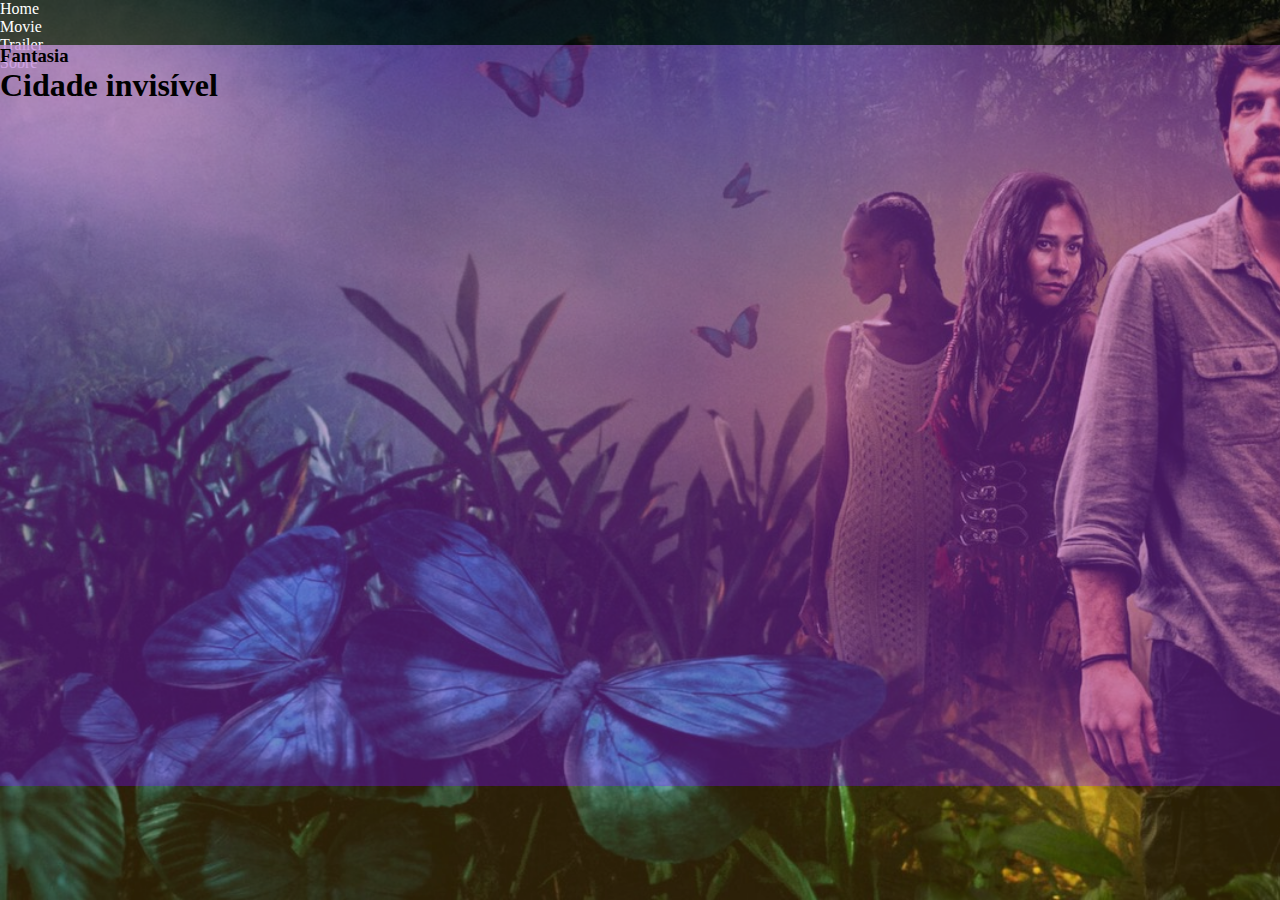
==== index.html @ 49abde0c "configuração do background" ====
<!DOCTYPE html>
<html lang="pt-br">
<head>
    <meta charset="UTF-8">
    <meta http-equiv="X-UA-Compatible" content="IE=edge">
    <meta name="viewport" content="width=device-width, initial-scale=1.0">
    <link rel="stylesheet" href="style.css">
    <title>Cidade invisível </title>
</head>
<body>
    <header><ul>
        <li>Home</li>
        <li>Movie</li>
        <li>Trailer</li>
        <li>Sobre</li>
    </ul></header>
    <main>
        <h3>Fantasia</h3>
        <h1>Cidade invisível</h1>
    </main>
    <footer></footer>
</body>
</html>
---- style.css ----
*{
    margin:0;
    padding: 0;
    box-sizing: border-box;
}
body{
    width: 100vw;
    height: 100vh;
    background-image: url(img/cidade\ invisivel.png);
    background-size: cover;
    background-position: ;
    display: flex;
    flex-direction: column;
}
header{
    height: 45px;
    background-color: #000000AA;
    color: white;
}
main{
    flex-grow: 6;
    background-color: rgba(153, 50, 204, 0.452);
}
footer{
    flex-grow: 1;
    background-color: rgba(184, 135, 11, 0.226);
}
*{
    margin:0;
    padding: 0;
    box-sizing: border-box;
}
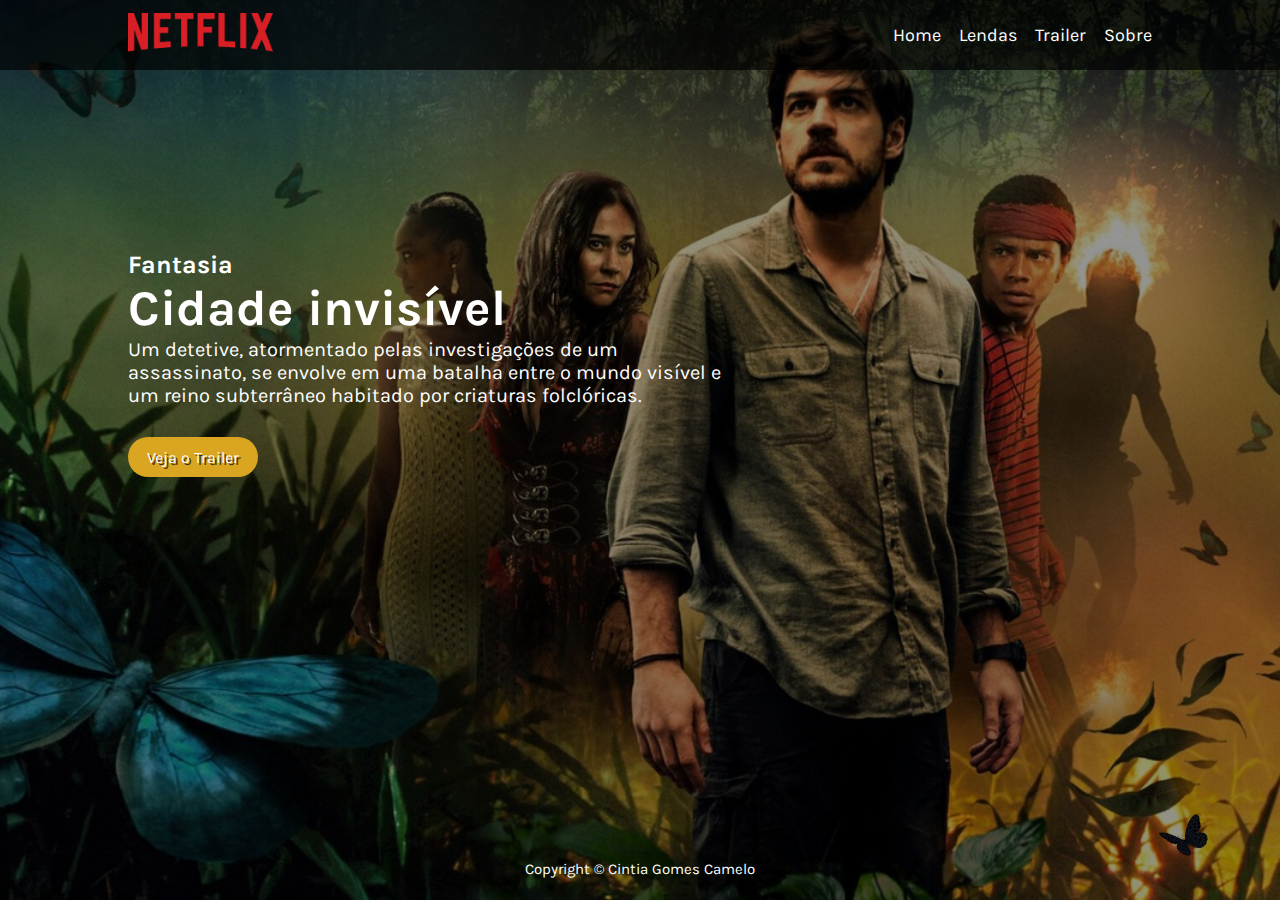
==== commit 57f19858: "finalizado" ====
--- a/index.html
+++ b/index.html
@@ -4,20 +4,34 @@
     <meta charset="UTF-8">
     <meta http-equiv="X-UA-Compatible" content="IE=edge">
     <meta name="viewport" content="width=device-width, initial-scale=1.0">
+    <link rel="preconnect" href="https://fonts.gstatic.com">
+    <link href="https://fonts.googleapis.com/css2?family=Karla:wght@200&display=swap" rel="stylesheet">
     <link rel="stylesheet" href="style.css">
     <title>Cidade invisível </title>
 </head>
 <body>
-    <header><ul>
-        <li>Home</li>
-        <li>Movie</li>
-        <li>Trailer</li>
-        <li>Sobre</li>
-    </ul></header>
+    <header>
+        <a href="#">
+            <img src="img/Netflix.png" alt="netflix Logo">
+        </a>
+        <nav class="links">
+            <ul>
+                <li><a href="#">Home</a></li>
+                <li><a href="#">Lendas</a></li>
+                <li><a href="#">Trailer</a></li>
+                <li><a href="#">Sobre</a></li>
+            </ul>
+        </nav>    
+    </header>
     <main>
         <h3>Fantasia</h3>
         <h1>Cidade invisível</h1>
+        <p>Um detetive, atormentado pelas investigações de um assassinato, se envolve em uma batalha entre o mundo visível e um reino subterrâneo habitado por criaturas folclóricas.</p>
+        <a href="#">Veja o Trailer</a>
     </main>
-    <footer></footer>
+    <footer>
+        <p>Copyright &copy; Cintia Gomes Camelo </p>
+    </footer>
+    <img src="img/BORBOLETA.gif" alt="borboleta" class="butter">
 </body>
 </html>--- a/style.css
+++ b/style.css
@@ -7,26 +7,102 @@
     width: 100vw;
     height: 100vh;
     background-image: url(img/cidade\ invisivel.png);
+    background-color: #0000006b;
+    background-blend-mode: darken;
     background-size: cover;
-    background-position: ;
+    background-position: right top;
     display: flex;
     flex-direction: column;
+    font-family: 'Karla', sans-serif;
 }
 header{
-    height: 45px;
     background-color: #000000AA;
+    height: 70px;
+    display: flex;
+    justify-content: space-between;
+    align-items: center;
+    padding: 0px 10vw;
+}
+img{
+    width: 145px;
+}
+.links ul{
+    display:flex;
+    gap: 18px;
     color: white;
+    list-style-type: none;
+}
+.links a{
+    color: white;
+    text-decoration: none;
+    font-size: 18px;
+    transition: all 1s;
+    user-select: none;
+}
+.links a:hover{
+    color: red;
+}
+a {
+    color: white;
+    text-decoration: none;
+    font-size: 18px;
 }
 main{
     flex-grow: 6;
-    background-color: rgba(153, 50, 204, 0.452);
+    /*background-color: rgba(153, 50, 204, 0.452);*/
+    padding: 20vh 10vw;
+    color: white;
+    font-size: 17px;
+}
+main h3{
+    font-size: 25px;
+}
+main h1{
+    font-size: 50px;
+}
+main p{
+    font-size: 20px;
+    max-width: 600px;
+}
+main a{
+    display: flex;
+    justify-content: center;
+    align-items: center;
+    text-decoration: none;
+    font-size: 16px;
+    width: 130px;
+    height: 40px;
+    background-color: goldenrod;
+    margin-top: 30px;
+    border-radius: 20px;
+    text-shadow: 2px 2px 0px rgba(0, 0, 0, 0.719);
+    transition: all 1s;
+}
+main a:hover{
+    border: solid 1px goldenrod;
+    background-color: rgba(0, 0, 0, 0.76);
 }
 footer{
-    flex-grow: 1;
-    background-color: rgba(184, 135, 11, 0.226);
+    text-align: center;
+    height: 40px;
+    color: white;
+    font-size: 15px;
+    /*background-color: rgba(184, 135, 11, 0.226);*/
 }
-*{
-    margin:0;
-    padding: 0;
-    box-sizing: border-box;
+.butter{
+    position: absolute;
+    width: 60px;
+    top: 90vh;
+    left: 90vw;
+    filter: brightness(10%);
+    animation: voar 40s linear infinite;
 }
+@keyframes voar{
+    0%{
+        transform: translate(0 , 0);
+    }
+    100%{
+        transform: translate(-90vw , -90vh);
+    }
+}
+
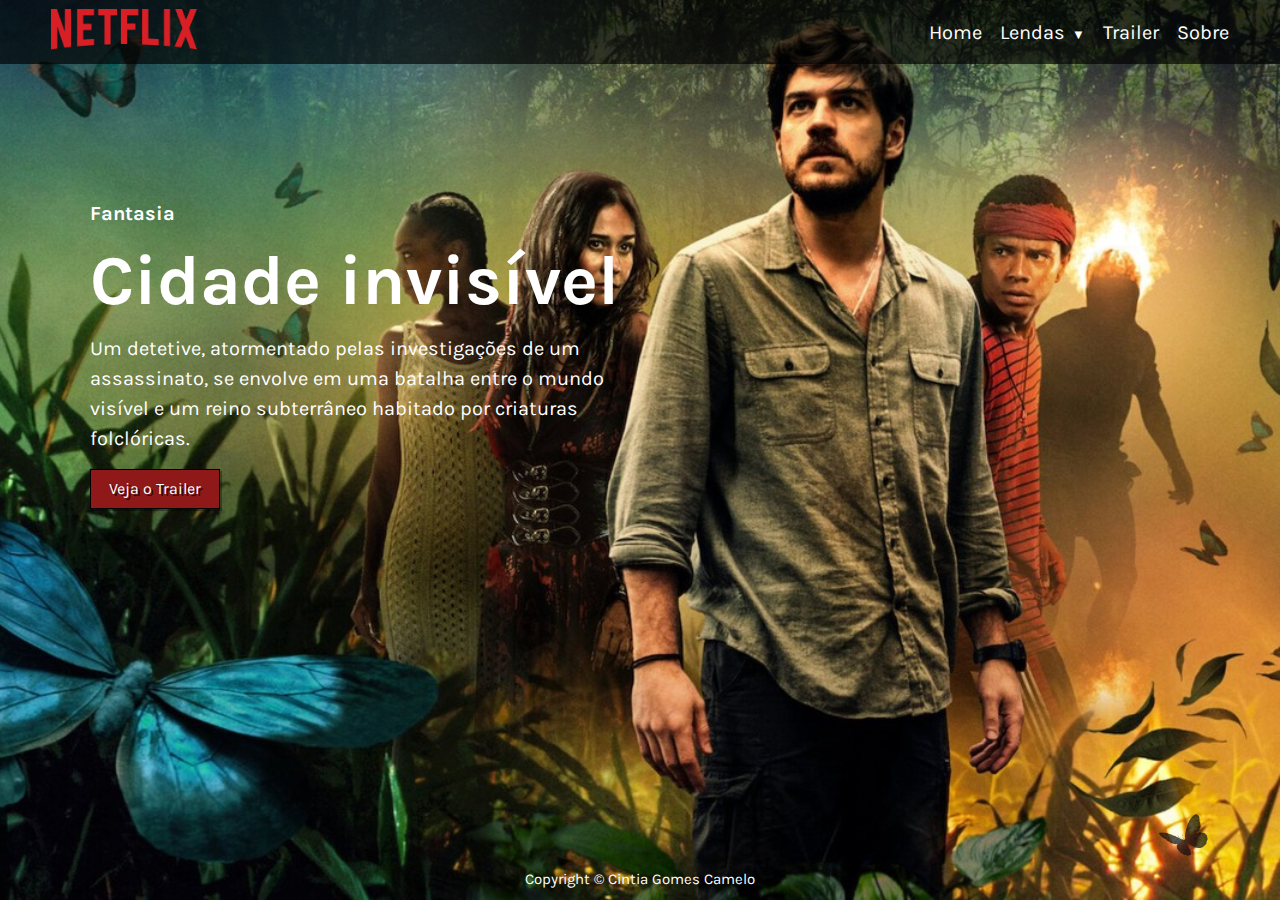
==== commit 12487c3b: "menu" ====
--- a/index.html
+++ b/index.html
@@ -6,6 +6,8 @@
     <meta name="viewport" content="width=device-width, initial-scale=1.0">
     <link rel="preconnect" href="https://fonts.gstatic.com">
     <link href="https://fonts.googleapis.com/css2?family=Karla:wght@200&display=swap" rel="stylesheet">
+    <link rel="preconnect" href="https://fonts.gstatic.com">
+<link href="https://fonts.googleapis.com/css2?family=Caesar+Dressing&display=swap" rel="stylesheet">
     <link rel="stylesheet" href="style.css">
     <title>Cidade invisível </title>
 </head>
@@ -15,10 +17,20 @@
             <img src="img/Netflix.png" alt="netflix Logo">
         </a>
         <nav class="links">
-            <ul>
-                <li><a href="#">Home</a></li>
-                <li><a href="#">Lendas</a></li>
-                <li><a href="#">Trailer</a></li>
+            <ul class="menu">
+                <li><a href="index.html">Home </a></li>
+                <li>
+                    <a href="#">Lendas <span>&#9660;</span> </a>
+                    <ul class="submenu">
+                        <li><a href="curupira.html">Curupira</a></li>
+                        <li><a href="#">Boto-cor-de-rosa</a></li>
+                        <li><a href="#">Iara</a></li>
+                        <li><a href="#">Saci-Pererê</a></li>
+                        <li><a href="#">Cuca</a></li>
+                        <li><a href="#">Tutu</a></li>
+                    </ul>
+                </li>
+                <li><a href="https://www.youtube.com/watch?v=GodwQKNXIYk">Trailer</a></li>
                 <li><a href="#">Sobre</a></li>
             </ul>
         </nav>    
@@ -27,7 +39,7 @@
         <h3>Fantasia</h3>
         <h1>Cidade invisível</h1>
         <p>Um detetive, atormentado pelas investigações de um assassinato, se envolve em uma batalha entre o mundo visível e um reino subterrâneo habitado por criaturas folclóricas.</p>
-        <a href="#">Veja o Trailer</a>
+        <a href="https://www.youtube.com/watch?v=GodwQKNXIYk">Veja o Trailer</a>
     </main>
     <footer>
         <p>Copyright &copy; Cintia Gomes Camelo </p>
--- a/style.css
+++ b/style.css
@@ -7,7 +7,6 @@
     width: 100vw;
     height: 100vh;
     background-image: url(img/cidade\ invisivel.png);
-    background-color: #0000006b;
     background-blend-mode: darken;
     background-size: cover;
     background-position: right top;
@@ -17,14 +16,21 @@
 }
 header{
     background-color: #000000AA;
-    height: 70px;
+    height: 64px;
     display: flex;
     justify-content: space-between;
     align-items: center;
-    padding: 0px 10vw;
+    padding: 10px 4vw;
 }
 img{
-    width: 145px;
+    width: 146px;
+}
+ul#ul-principal{
+    background-color: #000000AA;
+}
+li{
+    float: left;
+    position: relative;
 }
 .links ul{
     display:flex;
@@ -35,7 +41,7 @@
 .links a{
     color: white;
     text-decoration: none;
-    font-size: 18px;
+    font-size: 20px;
     transition: all 1s;
     user-select: none;
 }
@@ -46,23 +52,73 @@
     color: white;
     text-decoration: none;
     font-size: 18px;
+    position: relative;
+}
+.menu{
+    display: flex;
+    gap:2px;
+}
+.menu li{
+    list-style: none;
+}
+.menu a{
+    color: white;
+    text-decoration: none;
+    transition: all .5s linear;
+}
+.menu li:hover > .submenu{
+    display: block;
+}
+.menu a span{
+    margin-left: 2px;
+    font-size: 13px;
+}
+.submenu{
+    position: absolute;
+    padding: 0;
+    display: none;
+    margin: 0;
+    left: 0;
+    z-index: 0;
+}
+
+ul .submenu{
+    display: none;
+    margin-top: 1px;
+    font-size: 12px;
+}
+
+.submenu a{
+    width: 170px;
+    height: 47px;
+    align-items: left;
+    display: flex;
+    justify-content: flex-start;
+    padding-left: 20px;
+    background-color: #000000BB;
+}
+.submenu a:hover{
+    border-left: 10px solid  rgb(54, 0, 0);
 }
 main{
     flex-grow: 6;
     /*background-color: rgba(153, 50, 204, 0.452);*/
-    padding: 20vh 10vw;
+    padding: 15vh 7vw;
     color: white;
     font-size: 17px;
+    line-height: 1.5;
 }
 main h3{
-    font-size: 25px;
+    font-size: 20px;
+    gap: 0px;
 }
 main h1{
-    font-size: 50px;
+    font-size: 70px;
+    /* font-family: 'Caesar Dressing', cursive; */
 }
 main p{
     font-size: 20px;
-    max-width: 600px;
+    max-width: 555px;
 }
 main a{
     display: flex;
@@ -70,32 +126,36 @@
     align-items: center;
     text-decoration: none;
     font-size: 16px;
+    text-align: center;
     width: 130px;
     height: 40px;
-    background-color: goldenrod;
-    margin-top: 30px;
-    border-radius: 20px;
+    background-color: rgb(143, 24, 24);
+    border: solid 1px black;
+    box-shadow: 2px 2px rgba(0, 0, 0, 0.308);
+    margin-top: 15px;
+    border-radius:0px;
     text-shadow: 2px 2px 0px rgba(0, 0, 0, 0.719);
     transition: all 1s;
 }
 main a:hover{
-    border: solid 1px goldenrod;
+    border: solid 1px rgb(143, 24, 24);
     background-color: rgba(0, 0, 0, 0.76);
 }
 footer{
     text-align: center;
-    height: 40px;
+    height: 30px;
     color: white;
     font-size: 15px;
     /*background-color: rgba(184, 135, 11, 0.226);*/
 }
 .butter{
+    opacity : 0.7;
     position: absolute;
     width: 60px;
     top: 90vh;
     left: 90vw;
     filter: brightness(10%);
-    animation: voar 40s linear infinite;
+    animation: voar 10s linear infinite;
 }
 @keyframes voar{
     0%{
